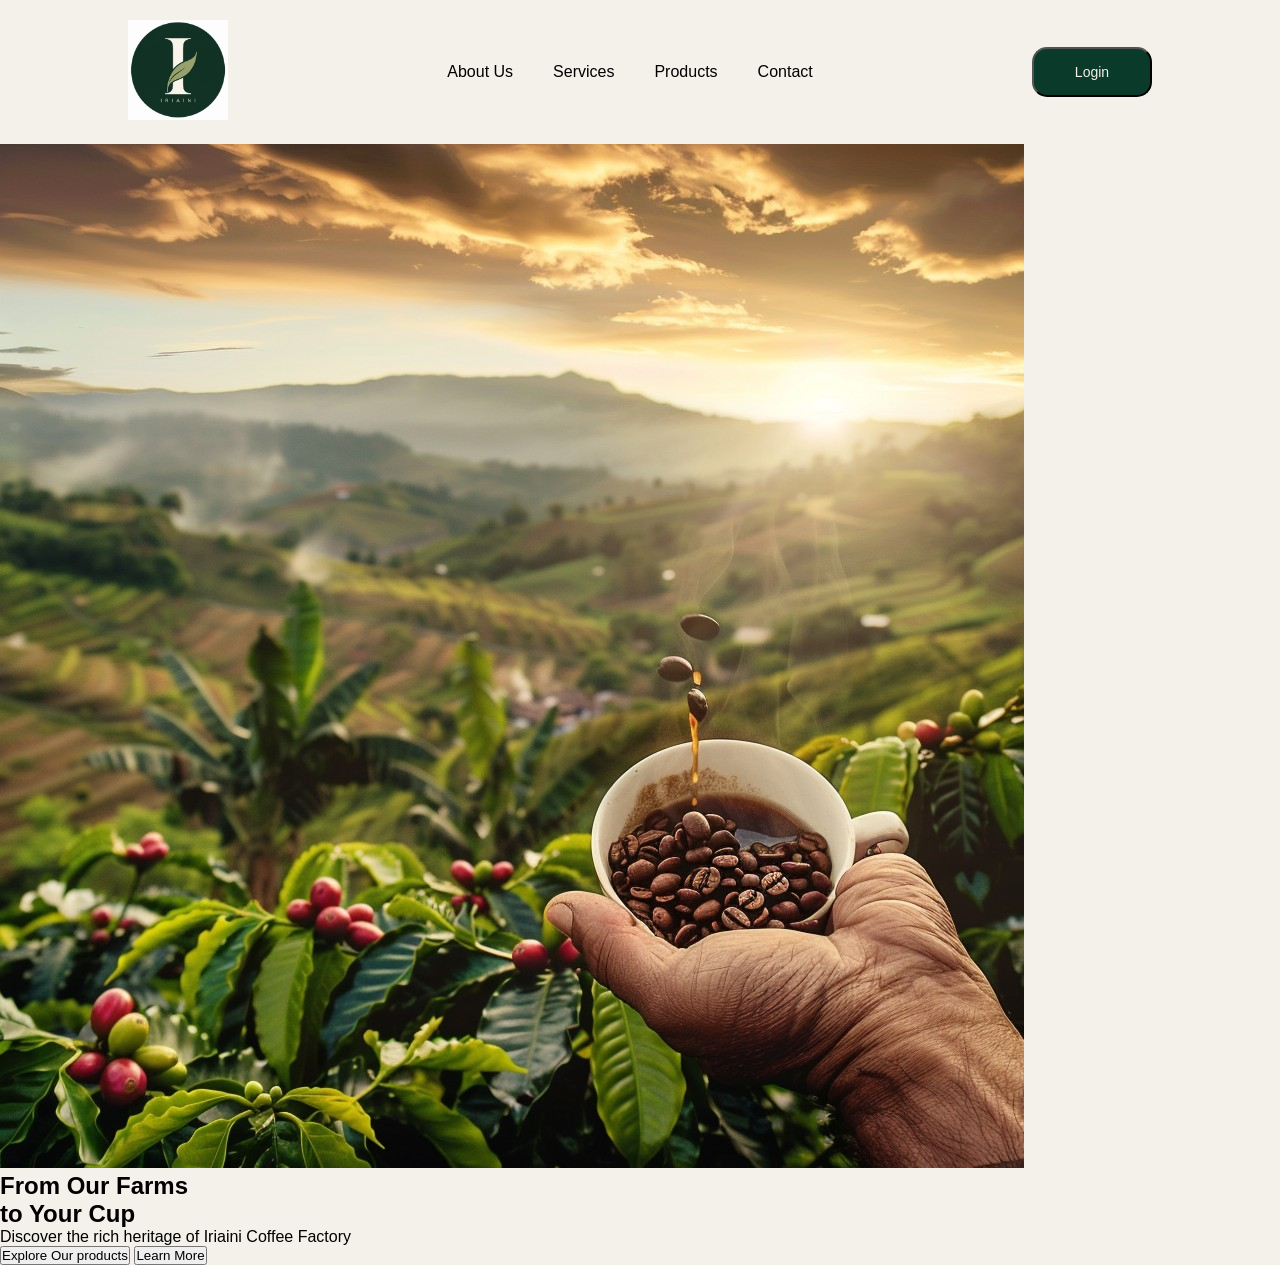
==== Basic/responsive-landing-page/index.html @ 025bb09b "added the boilerplate to the hero section" ====
<!doctype html>
<html lang="en">
  <head>
    <meta charset="UTF-8" />
    <meta name="viewport" content="width=device-width, initial-scale=1.0" />
    <link rel="shortcut icon" href="images/favicon.ico" type="image/x-icon" />
    <title>Iriaini Coffee Factory | Premium Kenyan Coffee</title>
    <link rel="stylesheet" href="style.css" />
  </head>
  <body>
    <!-- Navbar -->
    <nav class="navbar">
      <div class="logo">
        <img src="images/Iriaini.png" alt="" />
      </div>
      <div class="menu-links">
        <ul>
          <li><a href="#about">About Us</a></li>
          <li><a href="#services">Services</a></li>
          <li><a href="#products">Products</a></li>
          <li><a href="#contact">Contact</a></li>
        </ul>
      </div>
      <div class="login-button">
        <button>Login</button>
      </div>
    </nav>
    <!--Hero Section-->
    <section class="hero-section">
      <div class="hero-info">
        <img src="images/plantation.jpg" alt="" />
        <h1>
          From Our Farms <br />
          to Your Cup
        </h1>
        <p>Discover the rich heritage of Iriaini Coffee Factory</p>
      </div>
      <button>Explore Our products</button>
      <button>Learn More</button>
    </section>
  </body>
</html>
---- Basic/responsive-landing-page/style.css ----
* {
  margin: 0;
  padding: 0;
  box-sizing: border-box;
  font-family: "Poppins", sans-serif;
}

body {
  background-color: #f3f1ea;
}

.navbar {
  display: flex;
  align-items: center;
  justify-content: space-between;
  padding: 20px 10%;
  border-bottom: #0a3a2a;
}

.navbar .logo img {
  width: 100px;
  cursor: pointer;
}

.menu-links ul {
  display: flex;
  align-items: center;
  flex: 1;
  gap: 40px;
  list-style: none;
}

.menu-links ul li {
  text-align: center;
}

.menu-links ul li a {
  text-decoration: none;
  color: inherit;
}

.login-button button {
  width: 120px;
  padding: 15px 10px;
  border-radius: 15px;
  background-color: #0a3a2a;
  color: #f3f1ea;
  font-weight: 500;
  font-size: 14px;
}
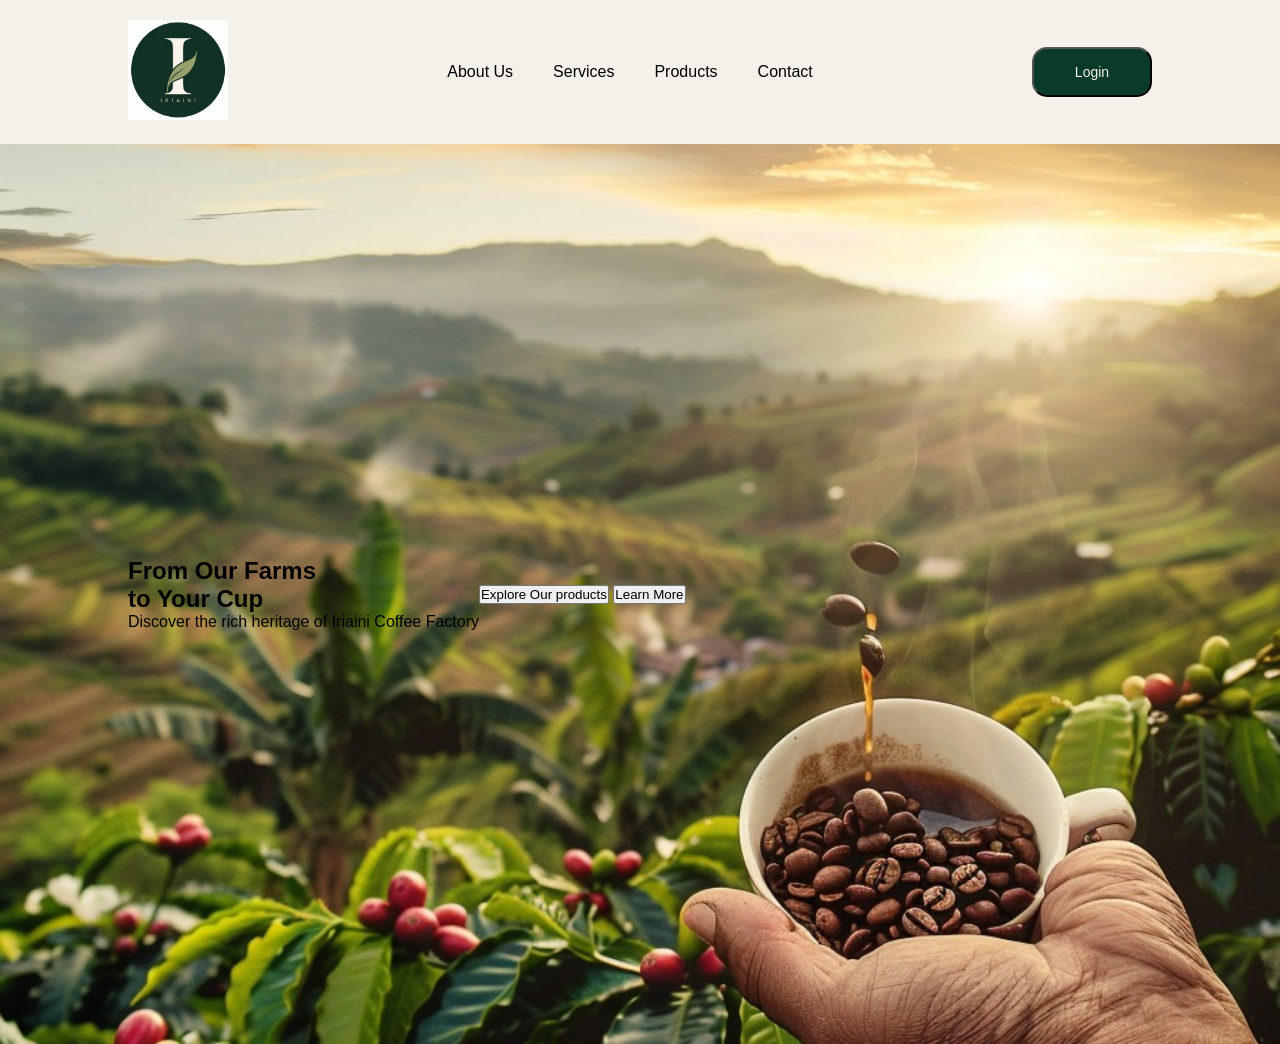
==== commit 953e52b5: "added and styled a background image in the hero section" ====
--- a/Basic/responsive-landing-page/index.html
+++ b/Basic/responsive-landing-page/index.html
@@ -28,15 +28,16 @@
     <!--Hero Section-->
     <section class="hero-section">
       <div class="hero-info">
-        <img src="images/plantation.jpg" alt="" />
         <h1>
           From Our Farms <br />
           to Your Cup
         </h1>
         <p>Discover the rich heritage of Iriaini Coffee Factory</p>
       </div>
-      <button>Explore Our products</button>
-      <button>Learn More</button>
+      <div class="hero-buttons">
+        <button>Explore Our products</button>
+        <button>Learn More</button>
+      </div>
     </section>
   </body>
 </html>
--- a/Basic/responsive-landing-page/style.css
+++ b/Basic/responsive-landing-page/style.css
@@ -48,3 +48,14 @@
   font-weight: 500;
   font-size: 14px;
 }
+
+.hero-section {
+  height: 100vh;
+  background-image: url("images/plantation.jpg");
+  background-size: cover;
+  background-position: center;
+  position: relative;
+  display: flex;
+  align-items: center;
+  padding: 0 10%;
+}
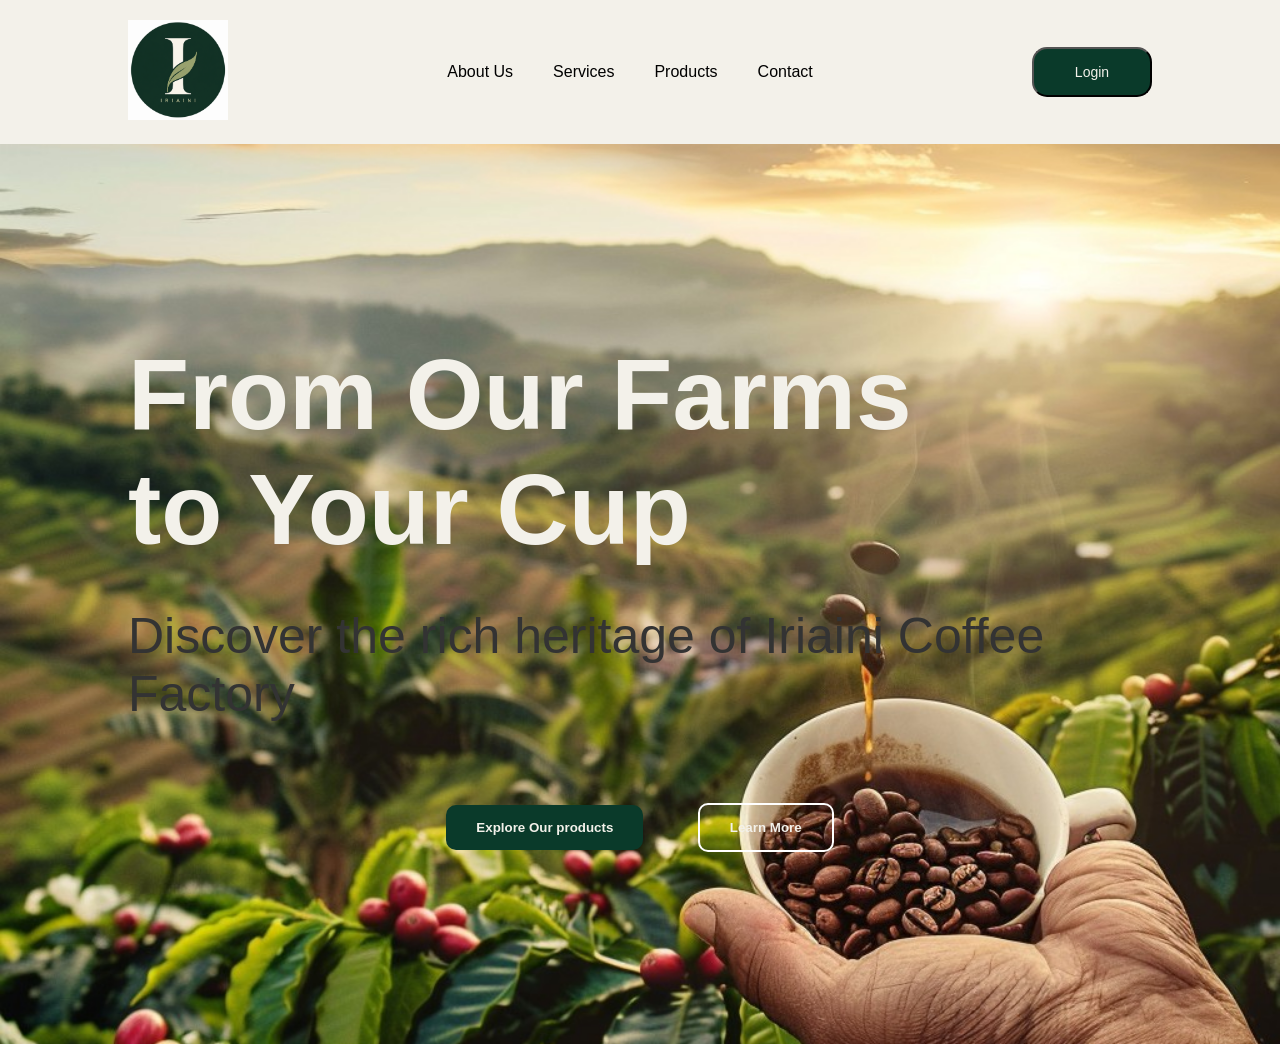
==== commit 7b24b909: "completed styling the hero section" ====
--- a/Basic/responsive-landing-page/index.html
+++ b/Basic/responsive-landing-page/index.html
@@ -35,8 +35,8 @@
         <p>Discover the rich heritage of Iriaini Coffee Factory</p>
       </div>
       <div class="hero-buttons">
-        <button>Explore Our products</button>
-        <button>Learn More</button>
+        <button class="primary-btn">Explore Our products</button>
+        <button class="secondary-btn">Learn More</button>
       </div>
     </section>
   </body>
--- a/Basic/responsive-landing-page/style.css
+++ b/Basic/responsive-landing-page/style.css
@@ -56,6 +56,43 @@
   background-position: center;
   position: relative;
   display: flex;
+  flex-direction: column;
   align-items: center;
+  justify-content: center;
   padding: 0 10%;
 }
+
+.hero-info h1 {
+  font-size: 100px;
+  font-weight: 600;
+  color: #f3f1ea;
+  margin-bottom: 40px;
+}
+
+.hero-info p {
+  font-size: 50px;
+  font-weight: 300;
+  color: #333;
+  margin-bottom: 80px;
+}
+
+.primary-btn {
+  padding: 15px 30px;
+  border: none;
+  border-radius: 10px;
+  background: #0a3a2a;
+  color: #f3f1ea;
+  cursor: pointer;
+  font-weight: 600;
+  margin-right: 50px;
+}
+
+.secondary-btn {
+  padding: 15px 30px;
+  border: 2px solid white;
+  border-radius: 10px;
+  background: transparent;
+  color: #f3f1ea;
+  cursor: pointer;
+  font-weight: 600;
+}
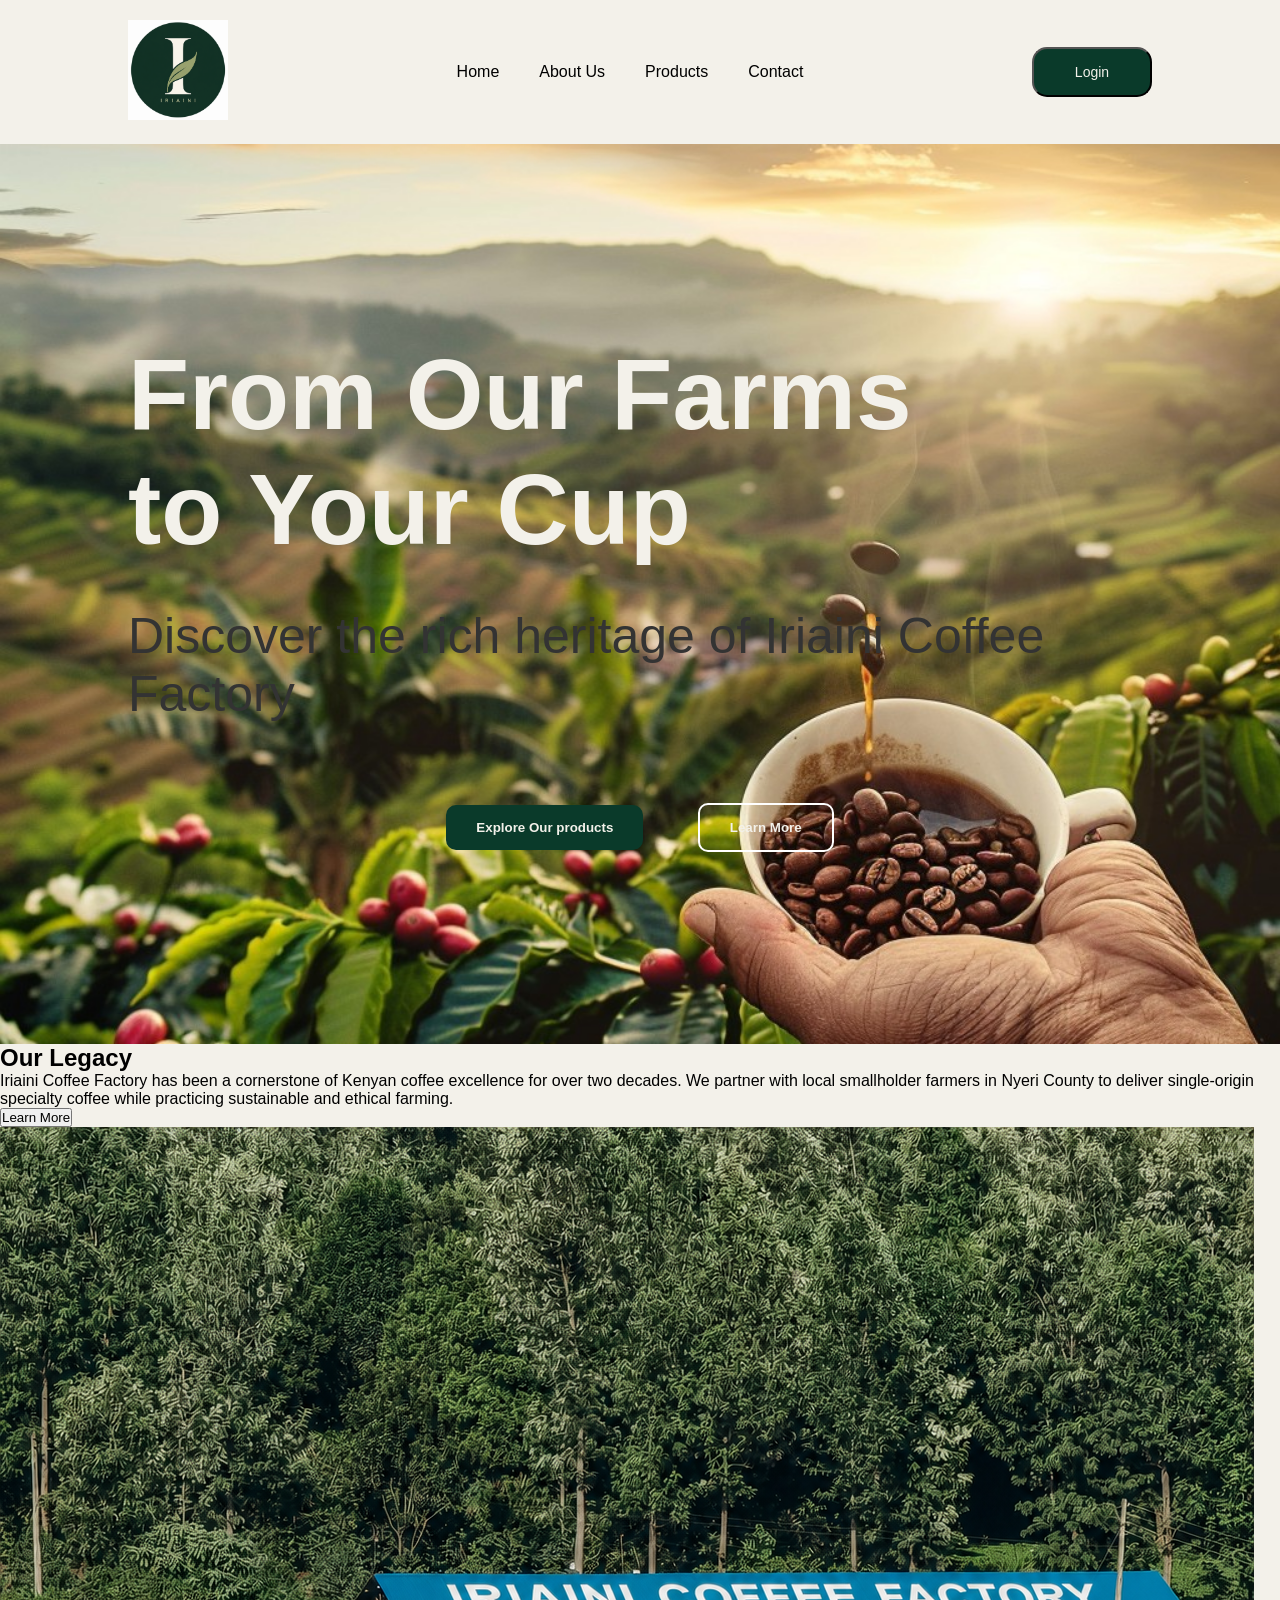
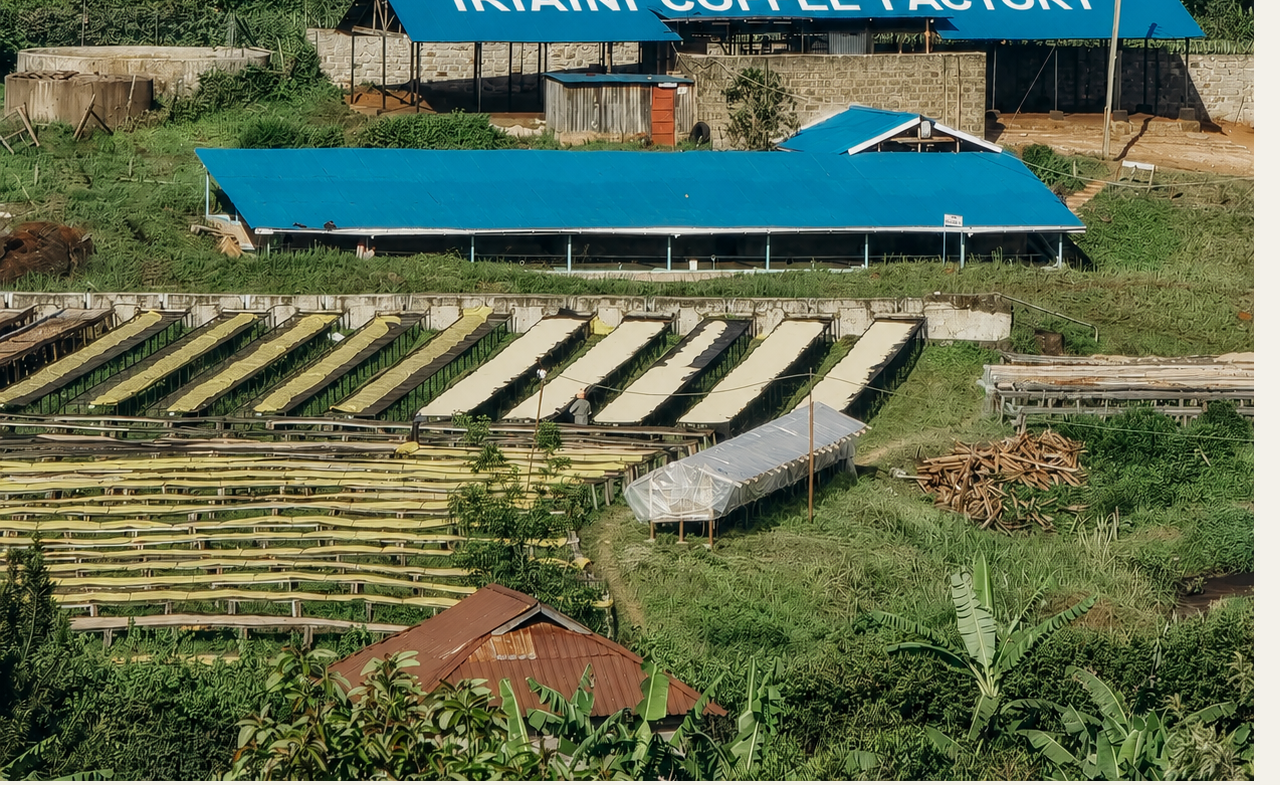
==== commit ae3f4822: "created the boilerplate for the About section" ====
--- a/Basic/responsive-landing-page/index.html
+++ b/Basic/responsive-landing-page/index.html
@@ -15,8 +15,8 @@
       </div>
       <div class="menu-links">
         <ul>
+          <li><a href="#home">Home</a></li>
           <li><a href="#about">About Us</a></li>
-          <li><a href="#services">Services</a></li>
           <li><a href="#products">Products</a></li>
           <li><a href="#contact">Contact</a></li>
         </ul>
@@ -25,8 +25,9 @@
         <button>Login</button>
       </div>
     </nav>
+
     <!--Hero Section-->
-    <section class="hero-section">
+    <section class="hero-section" id="home">
       <div class="hero-info">
         <h1>
           From Our Farms <br />
@@ -39,5 +40,22 @@
         <button class="secondary-btn">Learn More</button>
       </div>
     </section>
+
+    <!-- Services-->
+    <section id="about" class="about-section">
+      <div class="about-info">
+        <h1>Our Legacy</h1>
+        <p>
+          Iriaini Coffee Factory has been a cornerstone of Kenyan coffee
+          excellence for over two decades. We partner with local smallholder
+          farmers in Nyeri County to deliver single-origin specialty coffee
+          while practicing sustainable and ethical farming.
+        </p>
+        <button>Learn More</button>
+      </div>
+      <div class="about-image">
+        <img src="images/factory.png" alt="" />
+      </div>
+    </section>
   </body>
 </html>
--- a/Basic/responsive-landing-page/style.css
+++ b/Basic/responsive-landing-page/style.css
@@ -15,6 +15,7 @@
   justify-content: space-between;
   padding: 20px 10%;
   border-bottom: #0a3a2a;
+  z-index: 1;
 }
 
 .navbar .logo img {
